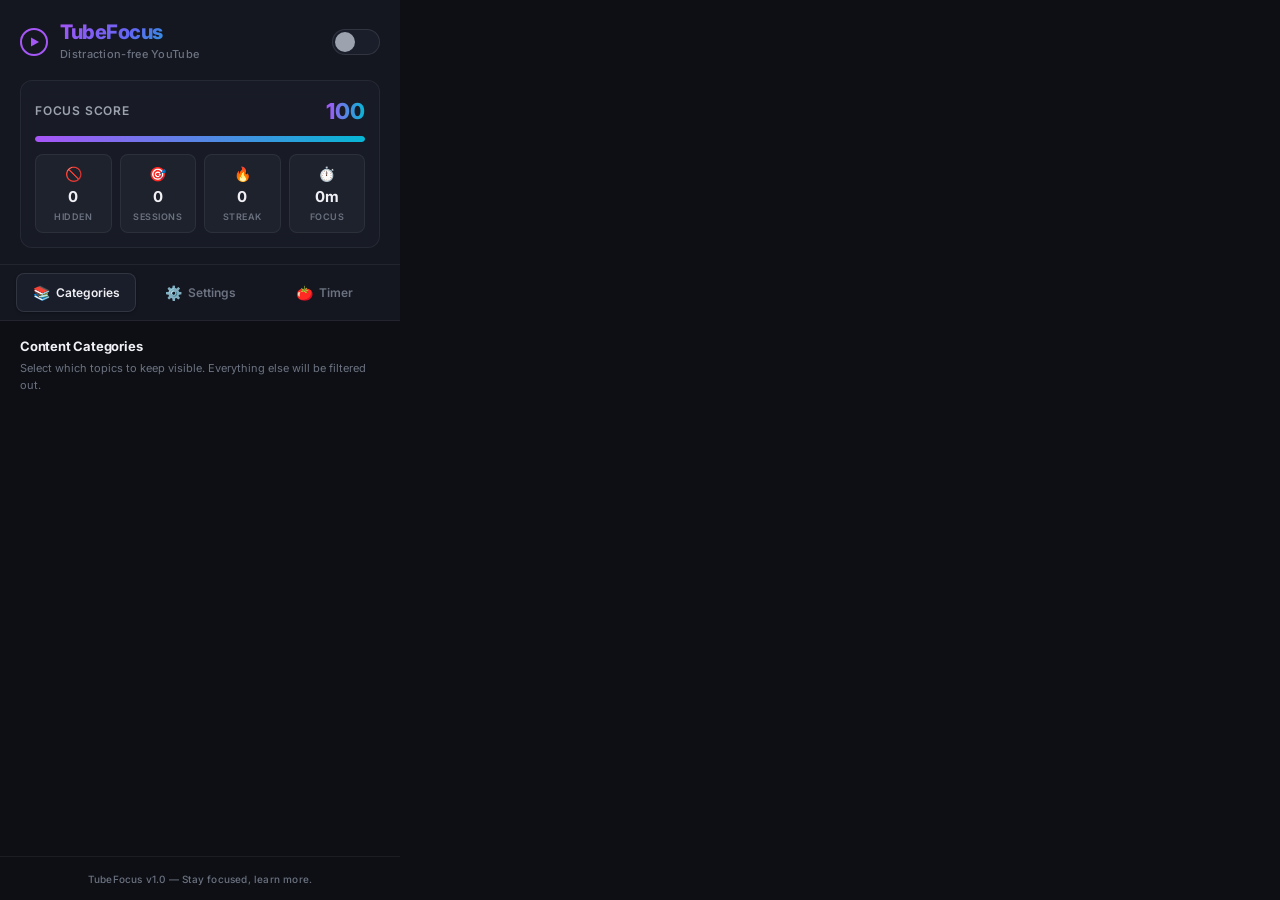
==== popup.html @ ba99a4ec "feat: initialize TubeFocus browser extension with filtering, settings management, and Pomodoro timer" ====
<!DOCTYPE html>
<html lang="en">
<head>
  <meta charset="UTF-8">
  <meta name="viewport" content="width=400, initial-scale=1.0">
  <title>TubeFocus — Distraction-Free YouTube</title>
  <link rel="stylesheet" href="popup.css">
  <link rel="preconnect" href="https://fonts.googleapis.com">
  <link rel="preconnect" href="https://fonts.gstatic.com" crossorigin>
  <link href="https://fonts.googleapis.com/css2?family=Inter:wght@400;500;600;700;800&display=swap" rel="stylesheet">
</head>
<body>
  <div class="popup-container" id="popup-container">

    <!-- HEADER -->
    <header class="header" id="header">
      <div class="header-top">
        <div class="logo-section">
          <div class="logo-icon" id="logo-icon">
            <svg width="28" height="28" viewBox="0 0 28 28" fill="none">
              <circle cx="14" cy="14" r="13" stroke="url(#logoGrad)" stroke-width="2" fill="none"/>
              <path d="M11 9.5L19 14L11 18.5V9.5Z" fill="url(#logoGrad)"/>
              <defs>
                <linearGradient id="logoGrad" x1="0" y1="0" x2="28" y2="28">
                  <stop offset="0%" stop-color="#a855f7"/>
                  <stop offset="100%" stop-color="#06b6d4"/>
                </linearGradient>
              </defs>
            </svg>
          </div>
          <div class="logo-text">
            <h1>TubeFocus</h1>
            <span class="tagline">Distraction-free YouTube</span>
          </div>
        </div>
        <div class="master-toggle" id="master-toggle-wrapper">
          <label class="toggle-switch" for="master-toggle">
            <input type="checkbox" id="master-toggle">
            <span class="toggle-slider"></span>
          </label>
        </div>
      </div>

      <!-- FOCUS SCORE -->
      <div class="focus-score-bar" id="focus-score-section">
        <div class="score-info">
          <span class="score-label">Focus Score</span>
          <span class="score-value" id="focus-score">100</span>
        </div>
        <div class="score-track">
          <div class="score-fill" id="focus-score-fill" style="width: 100%"></div>
        </div>
        <div class="stats-row">
          <div class="stat-chip" id="stat-hidden">
            <span class="stat-icon">🚫</span>
            <span class="stat-val" id="stat-hidden-count">0</span>
            <span class="stat-label">Hidden</span>
          </div>
          <div class="stat-chip" id="stat-sessions">
            <span class="stat-icon">🎯</span>
            <span class="stat-val" id="stat-sessions-count">0</span>
            <span class="stat-label">Sessions</span>
          </div>
          <div class="stat-chip" id="stat-streak">
            <span class="stat-icon">🔥</span>
            <span class="stat-val" id="stat-streak-count">0</span>
            <span class="stat-label">Streak</span>
          </div>
          <div class="stat-chip" id="stat-time">
            <span class="stat-icon">⏱️</span>
            <span class="stat-val" id="stat-time-count">0m</span>
            <span class="stat-label">Focus</span>
          </div>
        </div>
      </div>
    </header>

    <!-- TAB NAVIGATION -->
    <nav class="tab-nav" id="tab-nav">
      <button class="tab-btn active" data-tab="categories" id="tab-categories-btn">
        <span class="tab-icon">📚</span>
        Categories
      </button>
      <button class="tab-btn" data-tab="settings" id="tab-settings-btn">
        <span class="tab-icon">⚙️</span>
        Settings
      </button>
      <button class="tab-btn" data-tab="pomodoro" id="tab-pomodoro-btn">
        <span class="tab-icon">🍅</span>
        Timer
      </button>
    </nav>

    <!-- TAB PANELS -->
    <div class="tab-panels">

      <!-- CATEGORIES TAB -->
      <div class="tab-panel active" id="panel-categories">
        <div class="section-title">Content Categories</div>
        <p class="section-desc">Select which topics to keep visible. Everything else will be filtered out.</p>

        <div class="categories-grid" id="categories-grid">
          <!-- Populated by JS -->
        </div>
      </div>

      <!-- SETTINGS TAB -->
      <div class="tab-panel" id="panel-settings">

        <!-- Quick Toggles -->
        <div class="section-title">Quick Toggles</div>
        <div class="settings-group">
          <div class="setting-row" id="setting-hide-shorts">
            <div class="setting-info">
              <span class="setting-name">🚫 Hide Shorts</span>
              <span class="setting-desc">Remove all YouTube Shorts content</span>
            </div>
            <label class="toggle-switch small" for="toggle-shorts">
              <input type="checkbox" id="toggle-shorts">
              <span class="toggle-slider"></span>
            </label>
          </div>
          <div class="setting-row" id="setting-strict-mode">
            <div class="setting-info">
              <span class="setting-name">🛡️ Strict Mode</span>
              <span class="setting-desc">Also hide blacklisted content (pranks, gaming, etc.)</span>
            </div>
            <label class="toggle-switch small" for="toggle-strict">
              <input type="checkbox" id="toggle-strict">
              <span class="toggle-slider"></span>
            </label>
          </div>
        </div>

        <!-- Custom Keywords -->
        <div class="section-title" style="margin-top: 16px;">Custom Keywords</div>
        <p class="section-desc">Add your own keywords to allow specific content through the filter.</p>
        <div class="keyword-input-row" id="keyword-input-row">
          <input type="text" id="keyword-input" class="text-input" placeholder="e.g. blockchain, quantum computing">
          <button class="btn-add" id="btn-add-keyword">+</button>
        </div>
        <div class="tags-list" id="custom-keywords-list">
          <!-- Populated by JS -->
        </div>

        <!-- Whitelisted Channels -->
        <div class="section-title" style="margin-top: 16px;">Whitelisted Channels</div>
        <p class="section-desc">Channels that are always shown, regardless of filters.</p>
        <div class="keyword-input-row" id="channel-input-row">
          <input type="text" id="channel-input" class="text-input" placeholder="e.g. 3Blue1Brown">
          <button class="btn-add" id="btn-add-channel">+</button>
        </div>
        <div class="tags-list" id="whitelisted-channels-list">
          <!-- Populated by JS -->
        </div>
      </div>

      <!-- POMODORO TAB -->
      <div class="tab-panel" id="panel-pomodoro">
        <div class="pomodoro-section" id="pomodoro-section">
          <div class="pomodoro-display">
            <div class="pomodoro-ring" id="pomodoro-ring">
              <svg viewBox="0 0 160 160" class="pomodoro-svg">
                <circle cx="80" cy="80" r="70" class="pomodoro-track"/>
                <circle cx="80" cy="80" r="70" class="pomodoro-progress" id="pomodoro-progress"
                        stroke-dasharray="439.82"
                        stroke-dashoffset="0"/>
              </svg>
              <div class="pomodoro-time" id="pomodoro-time">25:00</div>
              <div class="pomodoro-mode" id="pomodoro-mode">WORK</div>
            </div>
          </div>
          <div class="pomodoro-controls">
            <button class="pomodoro-btn" id="pomodoro-start">
              <span id="pomodoro-start-icon">▶</span>
              <span id="pomodoro-start-text">Start Focus</span>
            </button>
            <button class="pomodoro-btn secondary" id="pomodoro-reset">
              <span>↺</span>
              Reset
            </button>
          </div>
          <div class="pomodoro-presets">
            <button class="preset-btn active" data-minutes="25" id="preset-25">25m</button>
            <button class="preset-btn" data-minutes="45" id="preset-45">45m</button>
            <button class="preset-btn" data-minutes="60" id="preset-60">60m</button>
            <button class="preset-btn" data-minutes="90" id="preset-90">90m</button>
          </div>
        </div>
      </div>

    </div>

    <!-- FOOTER -->
    <footer class="footer" id="footer">
      <span class="footer-text">TubeFocus v1.0 — Stay focused, learn more.</span>
    </footer>

  </div>

  <script src="popup.js"></script>
</body>
</html>
---- popup.css ----
/**
 * TubeFocus — Popup Stylesheet
 * Modern dark theme with glassmorphism, smooth gradients,
 * micro-animations, and a premium productivity-focused aesthetic.
 */

/* ──────────────────────────────────────────────
 * CSS CUSTOM PROPERTIES (Design Tokens)
 * ────────────────────────────────────────────── */

:root {
  /* Surfaces */
  --bg-primary: #0d0f14;
  --bg-secondary: #141720;
  --bg-tertiary: #1a1e2a;
  --bg-card: rgba(26, 30, 42, 0.7);
  --bg-card-hover: rgba(35, 40, 56, 0.8);
  --bg-glass: rgba(255, 255, 255, 0.03);

  /* Borders */
  --border-subtle: rgba(255, 255, 255, 0.06);
  --border-medium: rgba(255, 255, 255, 0.1);
  --border-focus: rgba(168, 85, 247, 0.5);

  /* Text */
  --text-primary: #f0f0f5;
  --text-secondary: #9ca3af;
  --text-muted: #6b7280;
  --text-accent: #c084fc;

  /* Accents */
  --accent-purple: #a855f7;
  --accent-purple-dim: rgba(168, 85, 247, 0.15);
  --accent-cyan: #06b6d4;
  --accent-cyan-dim: rgba(6, 182, 212, 0.15);
  --accent-green: #10b981;
  --accent-green-dim: rgba(16, 185, 129, 0.15);
  --accent-rose: #f43f5e;
  --accent-rose-dim: rgba(244, 63, 94, 0.15);
  --accent-amber: #f59e0b;
  --accent-amber-dim: rgba(245, 158, 11, 0.15);
  --accent-blue: #3b82f6;

  /* Gradients */
  --gradient-primary: linear-gradient(135deg, #a855f7 0%, #6366f1 50%, #06b6d4 100%);
  --gradient-score: linear-gradient(90deg, #a855f7 0%, #06b6d4 100%);
  --gradient-glow: radial-gradient(ellipse at 50% 0%, rgba(168, 85, 247, 0.12) 0%, transparent 70%);

  /* Shadows */
  --shadow-sm: 0 1px 3px rgba(0, 0, 0, 0.3);
  --shadow-md: 0 4px 12px rgba(0, 0, 0, 0.4);
  --shadow-lg: 0 8px 32px rgba(0, 0, 0, 0.5);
  --shadow-glow: 0 0 20px rgba(168, 85, 247, 0.2);

  /* Transitions */
  --ease-smooth: cubic-bezier(0.16, 1, 0.3, 1);
  --ease-bounce: cubic-bezier(0.34, 1.56, 0.64, 1);

  /* Radii */
  --radius-sm: 8px;
  --radius-md: 12px;
  --radius-lg: 16px;
  --radius-xl: 20px;
  --radius-full: 9999px;
}

/* ──────────────────────────────────────────────
 * RESET & BASE
 * ────────────────────────────────────────────── */

*, *::before, *::after {
  margin: 0;
  padding: 0;
  box-sizing: border-box;
}

body {
  width: 400px;
  min-height: 520px;
  max-height: 600px;
  overflow-y: auto;
  overflow-x: hidden;
  background: var(--bg-primary);
  color: var(--text-primary);
  font-family: 'Inter', -apple-system, BlinkMacSystemFont, 'Segoe UI', sans-serif;
  font-size: 13px;
  line-height: 1.5;
  -webkit-font-smoothing: antialiased;
  -moz-osx-font-smoothing: grayscale;
}

/* Custom scrollbar */
body::-webkit-scrollbar {
  width: 5px;
}
body::-webkit-scrollbar-track {
  background: transparent;
}
body::-webkit-scrollbar-thumb {
  background: var(--border-medium);
  border-radius: var(--radius-full);
}
body::-webkit-scrollbar-thumb:hover {
  background: var(--text-muted);
}

/* ──────────────────────────────────────────────
 * POPUP CONTAINER
 * ────────────────────────────────────────────── */

.popup-container {
  display: flex;
  flex-direction: column;
  min-height: 100vh;
  position: relative;
}

/* Subtle top glow effect */
.popup-container::before {
  content: '';
  position: absolute;
  top: 0;
  left: 0;
  right: 0;
  height: 200px;
  background: var(--gradient-glow);
  pointer-events: none;
  z-index: 0;
}

/* ──────────────────────────────────────────────
 * HEADER
 * ────────────────────────────────────────────── */

.header {
  position: relative;
  z-index: 1;
  padding: 20px 20px 16px;
  background: var(--bg-secondary);
  border-bottom: 1px solid var(--border-subtle);
}

.header-top {
  display: flex;
  align-items: center;
  justify-content: space-between;
  margin-bottom: 16px;
}

.logo-section {
  display: flex;
  align-items: center;
  gap: 12px;
}

.logo-icon {
  display: flex;
  align-items: center;
  justify-content: center;
  animation: logoFloat 3s ease-in-out infinite;
}

@keyframes logoFloat {
  0%, 100% { transform: translateY(0); }
  50% { transform: translateY(-2px); }
}

.logo-text h1 {
  font-size: 20px;
  font-weight: 800;
  background: var(--gradient-primary);
  -webkit-background-clip: text;
  -webkit-text-fill-color: transparent;
  background-clip: text;
  letter-spacing: -0.5px;
  line-height: 1.2;
}

.tagline {
  font-size: 11px;
  color: var(--text-muted);
  font-weight: 500;
  letter-spacing: 0.3px;
}

/* ──────────────────────────────────────────────
 * TOGGLE SWITCH
 * ────────────────────────────────────────────── */

.toggle-switch {
  position: relative;
  display: inline-block;
  width: 48px;
  height: 26px;
  cursor: pointer;
}

.toggle-switch.small {
  width: 40px;
  height: 22px;
}

.toggle-switch input {
  opacity: 0;
  width: 0;
  height: 0;
}

.toggle-slider {
  position: absolute;
  inset: 0;
  background: var(--bg-tertiary);
  border: 1px solid var(--border-medium);
  border-radius: var(--radius-full);
  transition: all 0.3s var(--ease-smooth);
}

.toggle-slider::before {
  content: '';
  position: absolute;
  width: 20px;
  height: 20px;
  left: 2px;
  bottom: 2px;
  background: var(--text-secondary);
  border-radius: 50%;
  transition: all 0.3s var(--ease-bounce);
}

.toggle-switch.small .toggle-slider::before {
  width: 16px;
  height: 16px;
}

input:checked + .toggle-slider {
  background: var(--accent-purple);
  border-color: var(--accent-purple);
  box-shadow: 0 0 12px rgba(168, 85, 247, 0.4);
}

input:checked + .toggle-slider::before {
  transform: translateX(22px);
  background: #fff;
}

.toggle-switch.small input:checked + .toggle-slider::before {
  transform: translateX(18px);
}

/* ──────────────────────────────────────────────
 * FOCUS SCORE BAR
 * ────────────────────────────────────────────── */

.focus-score-bar {
  background: var(--bg-card);
  border: 1px solid var(--border-subtle);
  border-radius: var(--radius-md);
  padding: 14px;
  backdrop-filter: blur(10px);
}

.score-info {
  display: flex;
  align-items: center;
  justify-content: space-between;
  margin-bottom: 8px;
}

.score-label {
  font-size: 12px;
  font-weight: 600;
  color: var(--text-secondary);
  text-transform: uppercase;
  letter-spacing: 0.8px;
}

.score-value {
  font-size: 22px;
  font-weight: 800;
  background: var(--gradient-score);
  -webkit-background-clip: text;
  -webkit-text-fill-color: transparent;
  background-clip: text;
}

.score-track {
  width: 100%;
  height: 6px;
  background: var(--bg-tertiary);
  border-radius: var(--radius-full);
  overflow: hidden;
  margin-bottom: 12px;
}

.score-fill {
  height: 100%;
  background: var(--gradient-score);
  border-radius: var(--radius-full);
  transition: width 0.6s var(--ease-smooth);
  box-shadow: 0 0 8px rgba(168, 85, 247, 0.4);
}

.stats-row {
  display: grid;
  grid-template-columns: repeat(4, 1fr);
  gap: 8px;
}

.stat-chip {
  display: flex;
  flex-direction: column;
  align-items: center;
  gap: 2px;
  padding: 8px 4px;
  background: var(--bg-glass);
  border: 1px solid var(--border-subtle);
  border-radius: var(--radius-sm);
  transition: all 0.2s ease;
}

.stat-chip:hover {
  background: var(--bg-card-hover);
  border-color: var(--border-medium);
}

.stat-icon {
  font-size: 14px;
}

.stat-val {
  font-size: 15px;
  font-weight: 700;
  color: var(--text-primary);
}

.stat-label {
  font-size: 9px;
  font-weight: 600;
  color: var(--text-muted);
  text-transform: uppercase;
  letter-spacing: 0.5px;
}

/* ──────────────────────────────────────────────
 * TAB NAVIGATION
 * ────────────────────────────────────────────── */

.tab-nav {
  display: flex;
  gap: 4px;
  padding: 8px 16px;
  background: var(--bg-secondary);
  border-bottom: 1px solid var(--border-subtle);
  position: relative;
  z-index: 1;
}

.tab-btn {
  flex: 1;
  display: flex;
  align-items: center;
  justify-content: center;
  gap: 6px;
  padding: 10px 8px;
  background: transparent;
  border: 1px solid transparent;
  border-radius: var(--radius-sm);
  color: var(--text-muted);
  font-family: inherit;
  font-size: 12px;
  font-weight: 600;
  cursor: pointer;
  transition: all 0.25s var(--ease-smooth);
}

.tab-btn:hover {
  color: var(--text-secondary);
  background: var(--bg-glass);
}

.tab-btn.active {
  color: var(--text-primary);
  background: var(--bg-tertiary);
  border-color: var(--border-medium);
  box-shadow: var(--shadow-sm);
}

.tab-icon {
  font-size: 14px;
}

/* ──────────────────────────────────────────────
 * TAB PANELS
 * ────────────────────────────────────────────── */

.tab-panels {
  flex: 1;
  padding: 16px 20px;
  position: relative;
  z-index: 1;
}

.tab-panel {
  display: none;
  animation: fadeIn 0.3s var(--ease-smooth);
}

.tab-panel.active {
  display: block;
}

@keyframes fadeIn {
  from { opacity: 0; transform: translateY(6px); }
  to { opacity: 1; transform: translateY(0); }
}

.section-title {
  font-size: 13px;
  font-weight: 700;
  color: var(--text-primary);
  margin-bottom: 4px;
  letter-spacing: -0.2px;
}

.section-desc {
  font-size: 11px;
  color: var(--text-muted);
  margin-bottom: 12px;
  line-height: 1.5;
}

/* ──────────────────────────────────────────────
 * CATEGORIES GRID
 * ────────────────────────────────────────────── */

.categories-grid {
  display: grid;
  grid-template-columns: repeat(2, 1fr);
  gap: 8px;
}

.category-card {
  position: relative;
  display: flex;
  align-items: center;
  gap: 10px;
  padding: 12px;
  background: var(--bg-card);
  border: 1px solid var(--border-subtle);
  border-radius: var(--radius-md);
  cursor: pointer;
  transition: all 0.25s var(--ease-smooth);
  user-select: none;
  overflow: hidden;
}

.category-card::before {
  content: '';
  position: absolute;
  inset: 0;
  background: var(--gradient-primary);
  opacity: 0;
  transition: opacity 0.3s ease;
  z-index: 0;
}

.category-card:hover {
  border-color: var(--border-medium);
  transform: translateY(-1px);
  box-shadow: var(--shadow-sm);
}

.category-card.active {
  border-color: var(--accent-purple);
  box-shadow: 0 0 0 1px var(--accent-purple), var(--shadow-glow);
}

.category-card.active::before {
  opacity: 0.08;
}

.category-card input[type="checkbox"] {
  display: none;
}

.category-icon {
  font-size: 20px;
  position: relative;
  z-index: 1;
  flex-shrink: 0;
}

.category-info {
  position: relative;
  z-index: 1;
  min-width: 0;
}

.category-name {
  font-size: 12px;
  font-weight: 600;
  color: var(--text-primary);
  white-space: nowrap;
  overflow: hidden;
  text-overflow: ellipsis;
}

.category-count {
  font-size: 10px;
  color: var(--text-muted);
}

.category-check {
  position: absolute;
  top: 8px;
  right: 8px;
  width: 18px;
  height: 18px;
  border-radius: var(--radius-full);
  background: var(--bg-tertiary);
  border: 1.5px solid var(--border-medium);
  display: flex;
  align-items: center;
  justify-content: center;
  transition: all 0.25s var(--ease-bounce);
  z-index: 1;
}

.category-card.active .category-check {
  background: var(--accent-purple);
  border-color: var(--accent-purple);
  box-shadow: 0 0 8px rgba(168, 85, 247, 0.4);
}

.category-check svg {
  width: 10px;
  height: 10px;
  opacity: 0;
  transform: scale(0.5);
  transition: all 0.25s var(--ease-bounce);
}

.category-card.active .category-check svg {
  opacity: 1;
  transform: scale(1);
}

/* ──────────────────────────────────────────────
 * SETTINGS
 * ────────────────────────────────────────────── */

.settings-group {
  display: flex;
  flex-direction: column;
  gap: 4px;
}

.setting-row {
  display: flex;
  align-items: center;
  justify-content: space-between;
  gap: 12px;
  padding: 12px;
  background: var(--bg-card);
  border: 1px solid var(--border-subtle);
  border-radius: var(--radius-md);
  transition: all 0.2s ease;
}

.setting-row:hover {
  background: var(--bg-card-hover);
  border-color: var(--border-medium);
}

.setting-info {
  display: flex;
  flex-direction: column;
  gap: 2px;
}

.setting-name {
  font-size: 13px;
  font-weight: 600;
  color: var(--text-primary);
}

.setting-desc {
  font-size: 10.5px;
  color: var(--text-muted);
}

/* ──────────────────────────────────────────────
 * KEYWORD / CHANNEL INPUT
 * ────────────────────────────────────────────── */

.keyword-input-row {
  display: flex;
  gap: 8px;
  margin-bottom: 10px;
}

.text-input {
  flex: 1;
  padding: 10px 14px;
  background: var(--bg-tertiary);
  border: 1px solid var(--border-medium);
  border-radius: var(--radius-sm);
  color: var(--text-primary);
  font-family: inherit;
  font-size: 12px;
  outline: none;
  transition: all 0.2s ease;
}

.text-input::placeholder {
  color: var(--text-muted);
}

.text-input:focus {
  border-color: var(--accent-purple);
  box-shadow: 0 0 0 3px var(--accent-purple-dim);
}

.btn-add {
  width: 40px;
  height: 40px;
  display: flex;
  align-items: center;
  justify-content: center;
  background: var(--accent-purple);
  border: none;
  border-radius: var(--radius-sm);
  color: #fff;
  font-size: 20px;
  font-weight: 600;
  cursor: pointer;
  transition: all 0.2s var(--ease-smooth);
  flex-shrink: 0;
}

.btn-add:hover {
  background: #9333ea;
  transform: scale(1.05);
  box-shadow: var(--shadow-glow);
}

.btn-add:active {
  transform: scale(0.95);
}

/* Tags */
.tags-list {
  display: flex;
  flex-wrap: wrap;
  gap: 6px;
  min-height: 10px;
}

.tag {
  display: inline-flex;
  align-items: center;
  gap: 6px;
  padding: 5px 10px;
  background: var(--accent-purple-dim);
  border: 1px solid rgba(168, 85, 247, 0.25);
  border-radius: var(--radius-full);
  font-size: 11px;
  font-weight: 500;
  color: var(--text-accent);
  animation: tagPop 0.3s var(--ease-bounce);
}

@keyframes tagPop {
  from { transform: scale(0.8); opacity: 0; }
  to { transform: scale(1); opacity: 1; }
}

.tag-remove {
  width: 14px;
  height: 14px;
  display: flex;
  align-items: center;
  justify-content: center;
  background: rgba(168, 85, 247, 0.3);
  border: none;
  border-radius: 50%;
  color: var(--text-accent);
  font-size: 10px;
  cursor: pointer;
  transition: all 0.2s ease;
  line-height: 1;
  padding: 0;
}

.tag-remove:hover {
  background: var(--accent-rose);
  color: #fff;
}

/* ──────────────────────────────────────────────
 * POMODORO TIMER
 * ────────────────────────────────────────────── */

.pomodoro-section {
  display: flex;
  flex-direction: column;
  align-items: center;
  gap: 20px;
  padding: 8px 0;
}

.pomodoro-display {
  position: relative;
}

.pomodoro-ring {
  position: relative;
  width: 160px;
  height: 160px;
  display: flex;
  flex-direction: column;
  align-items: center;
  justify-content: center;
}

.pomodoro-svg {
  position: absolute;
  inset: 0;
  transform: rotate(-90deg);
}

.pomodoro-track {
  fill: none;
  stroke: var(--bg-tertiary);
  stroke-width: 6;
}

.pomodoro-progress {
  fill: none;
  stroke: url(#pomodoroGrad);
  stroke-width: 6;
  stroke-linecap: round;
  transition: stroke-dashoffset 1s linear;
}

.pomodoro-time {
  font-size: 36px;
  font-weight: 800;
  color: var(--text-primary);
  letter-spacing: -1px;
  font-variant-numeric: tabular-nums;
}

.pomodoro-mode {
  font-size: 10px;
  font-weight: 700;
  color: var(--accent-purple);
  text-transform: uppercase;
  letter-spacing: 2px;
}

.pomodoro-controls {
  display: flex;
  gap: 10px;
}

.pomodoro-btn {
  display: flex;
  align-items: center;
  gap: 8px;
  padding: 12px 24px;
  background: var(--gradient-primary);
  border: none;
  border-radius: var(--radius-full);
  color: #fff;
  font-family: inherit;
  font-size: 13px;
  font-weight: 600;
  cursor: pointer;
  transition: all 0.25s var(--ease-smooth);
  box-shadow: var(--shadow-md);
}

.pomodoro-btn:hover {
  transform: translateY(-2px);
  box-shadow: var(--shadow-lg), var(--shadow-glow);
}

.pomodoro-btn:active {
  transform: translateY(0);
}

.pomodoro-btn.secondary {
  background: var(--bg-tertiary);
  border: 1px solid var(--border-medium);
  box-shadow: none;
}

.pomodoro-btn.secondary:hover {
  background: var(--bg-card-hover);
  box-shadow: var(--shadow-sm);
}

.pomodoro-btn.running {
  background: var(--accent-rose);
}

.pomodoro-presets {
  display: flex;
  gap: 8px;
}

.preset-btn {
  padding: 8px 16px;
  background: var(--bg-card);
  border: 1px solid var(--border-subtle);
  border-radius: var(--radius-full);
  color: var(--text-secondary);
  font-family: inherit;
  font-size: 12px;
  font-weight: 600;
  cursor: pointer;
  transition: all 0.2s var(--ease-smooth);
}

.preset-btn:hover {
  border-color: var(--border-medium);
  color: var(--text-primary);
}

.preset-btn.active {
  background: var(--accent-purple-dim);
  border-color: var(--accent-purple);
  color: var(--accent-purple);
}

/* ──────────────────────────────────────────────
 * FOOTER
 * ────────────────────────────────────────────── */

.footer {
  padding: 12px 20px;
  text-align: center;
  border-top: 1px solid var(--border-subtle);
  position: relative;
  z-index: 1;
}

.footer-text {
  font-size: 10px;
  color: var(--text-muted);
  font-weight: 500;
  letter-spacing: 0.2px;
}

/* ──────────────────────────────────────────────
 * DISABLED STATE
 * When the extension is toggled OFF, dim the UI.
 * ────────────────────────────────────────────── */

.popup-container.disabled .tab-panels,
.popup-container.disabled .focus-score-bar {
  opacity: 0.4;
  pointer-events: none;
  filter: grayscale(0.5);
  transition: all 0.3s ease;
}

.popup-container.disabled .tab-nav {
  opacity: 0.6;
  pointer-events: none;
}

/* ──────────────────────────────────────────────
 * ANIMATIONS & UTILITIES
 * ────────────────────────────────────────────── */

.pulse {
  animation: pulse 2s infinite;
}

@keyframes pulse {
  0%, 100% { opacity: 1; }
  50% { opacity: 0.7; }
}

.shake {
  animation: shake 0.4s var(--ease-smooth);
}

@keyframes shake {
  0%, 100% { transform: translateX(0); }
  25% { transform: translateX(-4px); }
  75% { transform: translateX(4px); }
}
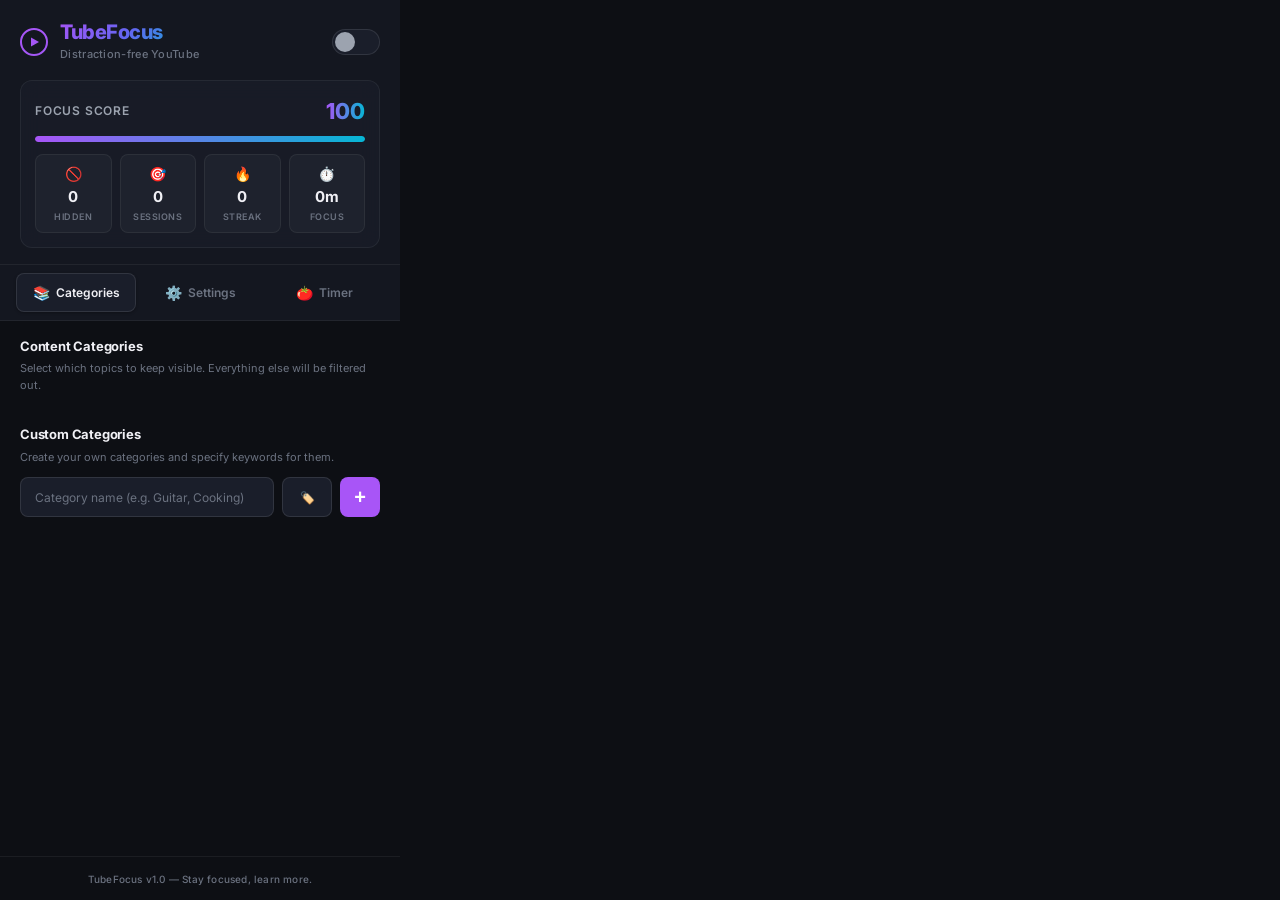
==== commit 4ff8a55c: "feat: add custom category management with keyword support to popup interface" ====
--- a/popup.html
+++ b/popup.html
@@ -102,6 +102,21 @@
         <div class="categories-grid" id="categories-grid">
           <!-- Populated by JS -->
         </div>
+
+        <div class="section-title" style="margin-top: 20px;">Custom Categories</div>
+        <p class="section-desc">Create your own categories and specify keywords for them.</p>
+
+        <div class="category-creator" style="margin-bottom: 12px;">
+          <div class="keyword-input-row" style="margin-bottom: 0;">
+            <input type="text" id="custom-category-name" class="text-input" placeholder="Category name (e.g. Guitar, Cooking)">
+            <input type="text" id="custom-category-icon" class="text-input" style="max-width: 50px; text-align: center; padding: 10px 4px;" placeholder="Icon" value="🏷️" maxlength="2">
+            <button class="btn-add" id="btn-add-category" title="Create Category">+</button>
+          </div>
+        </div>
+
+        <div class="custom-categories-list" id="custom-categories-list" style="display: flex; flex-direction: column; gap: 10px;">
+          <!-- Populated by JS -->
+        </div>
       </div>
 
       <!-- SETTINGS TAB -->
--- a/popup.css
+++ b/popup.css
@@ -893,3 +893,117 @@
   25% { transform: translateX(-4px); }
   75% { transform: translateX(4px); }
 }
+
+/* ──────────────────────────────────────────────
+ * CUSTOM CATEGORIES STYLES
+ * ────────────────────────────────────────────── */
+
+.custom-category-item {
+  background: var(--bg-card);
+  border: 1px solid var(--border-subtle);
+  border-radius: var(--radius-md);
+  padding: 12px;
+  transition: all 0.25s var(--ease-smooth);
+}
+
+.custom-category-item:hover {
+  border-color: var(--border-medium);
+  background: var(--bg-card-hover);
+}
+
+.custom-category-item.active {
+  border-color: var(--accent-purple);
+  box-shadow: 0 0 0 1px var(--accent-purple), var(--shadow-glow);
+}
+
+.custom-category-header {
+  display: flex;
+  align-items: center;
+  justify-content: space-between;
+  gap: 12px;
+  cursor: pointer;
+  user-select: none;
+}
+
+.custom-category-main {
+  display: flex;
+  align-items: center;
+  gap: 8px;
+  flex: 1;
+  min-width: 0;
+}
+
+.custom-category-icon {
+  font-size: 18px;
+  flex-shrink: 0;
+}
+
+.custom-category-name {
+  font-size: 13px;
+  font-weight: 600;
+  color: var(--text-primary);
+  white-space: nowrap;
+  overflow: hidden;
+  text-overflow: ellipsis;
+}
+
+.custom-category-badge {
+  font-size: 10px;
+  padding: 2px 6px;
+  background: var(--bg-tertiary);
+  border-radius: var(--radius-full);
+  color: var(--text-secondary);
+  font-weight: 500;
+}
+
+.custom-category-actions {
+  display: flex;
+  align-items: center;
+  gap: 8px;
+  flex-shrink: 0;
+}
+
+.btn-icon {
+  background: none;
+  border: none;
+  color: var(--text-muted);
+  cursor: pointer;
+  font-size: 14px;
+  display: inline-flex;
+  align-items: center;
+  justify-content: center;
+  padding: 4px;
+  border-radius: var(--radius-sm);
+  transition: all 0.2s ease;
+}
+
+.btn-icon:hover {
+  color: var(--accent-rose);
+  background: var(--accent-rose-dim);
+}
+
+.chevron-icon {
+  font-size: 10px;
+  color: var(--text-muted);
+  transition: transform 0.3s var(--ease-smooth);
+}
+
+.custom-category-item.expanded .chevron-icon {
+  transform: rotate(180deg);
+}
+
+.custom-category-keywords-section {
+  max-height: 500px;
+  overflow: hidden;
+  transition: max-height 0.3s var(--ease-smooth), opacity 0.3s ease, margin-top 0.3s ease, padding-top 0.3s ease;
+  opacity: 1;
+}
+
+.custom-category-keywords-section.collapsed {
+  max-height: 0;
+  opacity: 0;
+  margin-top: 0 !important;
+  padding-top: 0 !important;
+  border-top: none !important;
+  pointer-events: none;
+}
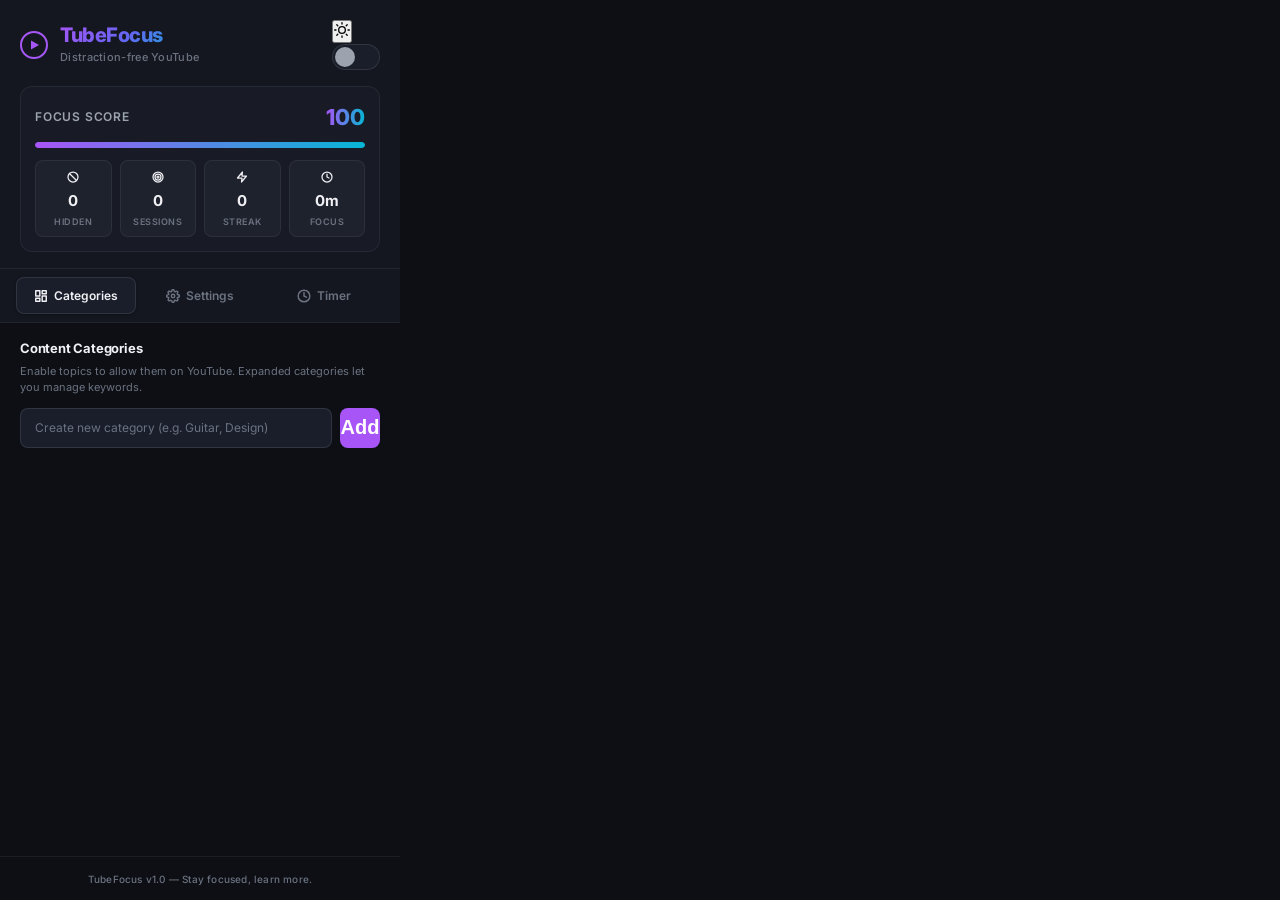
==== commit b7bf3ef9: "feat: update popup UI with SVG icons, consolidate categories, and add custom pomodoro timer function" ====
--- a/popup.html
+++ b/popup.html
@@ -33,11 +33,17 @@
             <span class="tagline">Distraction-free YouTube</span>
           </div>
         </div>
-        <div class="master-toggle" id="master-toggle-wrapper">
-          <label class="toggle-switch" for="master-toggle">
-            <input type="checkbox" id="master-toggle">
-            <span class="toggle-slider"></span>
-          </label>
+        <div class="header-actions">
+          <button class="theme-toggle-btn" id="theme-toggle-btn" title="Toggle Theme">
+            <svg class="sun-icon" width="16" height="16" viewBox="0 0 24 24" fill="none" stroke="currentColor" stroke-width="2" stroke-linecap="round" stroke-linejoin="round"><circle cx="12" cy="12" r="5"></circle><line x1="12" y1="1" x2="12" y2="3"></line><line x1="12" y1="21" x2="12" y2="23"></line><line x1="4.22" y1="4.22" x2="5.64" y2="5.64"></line><line x1="18.36" y1="18.36" x2="19.78" y2="19.78"></line><line x1="1" y1="12" x2="3" y2="12"></line><line x1="21" y1="12" x2="23" y2="12"></line><line x1="4.22" y1="19.78" x2="5.64" y2="18.36"></line><line x1="18.36" y1="5.64" x2="19.78" y2="4.22"></line></svg>
+            <svg class="moon-icon" width="16" height="16" viewBox="0 0 24 24" fill="none" stroke="currentColor" stroke-width="2" stroke-linecap="round" stroke-linejoin="round" style="display: none;"><path d="M21 12.79A9 9 0 1 1 11.21 3 7 7 0 0 0 21 12.79z"></path></svg>
+          </button>
+          <div class="master-toggle" id="master-toggle-wrapper">
+            <label class="toggle-switch" for="master-toggle">
+              <input type="checkbox" id="master-toggle">
+              <span class="toggle-slider"></span>
+            </label>
+          </div>
         </div>
       </div>
 
@@ -52,22 +58,30 @@
         </div>
         <div class="stats-row">
           <div class="stat-chip" id="stat-hidden">
-            <span class="stat-icon">🚫</span>
+            <span class="stat-icon-container">
+              <svg width="12" height="12" viewBox="0 0 24 24" fill="none" stroke="currentColor" stroke-width="2.5" stroke-linecap="round" stroke-linejoin="round"><circle cx="12" cy="12" r="10"></circle><line x1="4.93" y1="4.93" x2="19.07" y2="19.07"></line></svg>
+            </span>
             <span class="stat-val" id="stat-hidden-count">0</span>
             <span class="stat-label">Hidden</span>
           </div>
           <div class="stat-chip" id="stat-sessions">
-            <span class="stat-icon">🎯</span>
+            <span class="stat-icon-container">
+              <svg width="12" height="12" viewBox="0 0 24 24" fill="none" stroke="currentColor" stroke-width="2.5" stroke-linecap="round" stroke-linejoin="round"><circle cx="12" cy="12" r="10"></circle><circle cx="12" cy="12" r="6"></circle><circle cx="12" cy="12" r="2"></circle></svg>
+            </span>
             <span class="stat-val" id="stat-sessions-count">0</span>
             <span class="stat-label">Sessions</span>
           </div>
           <div class="stat-chip" id="stat-streak">
-            <span class="stat-icon">🔥</span>
+            <span class="stat-icon-container">
+              <svg width="12" height="12" viewBox="0 0 24 24" fill="none" stroke="currentColor" stroke-width="2.5" stroke-linecap="round" stroke-linejoin="round"><path d="M13 2L3 14h9l-1 8 10-12h-9l1-8z"></path></svg>
+            </span>
             <span class="stat-val" id="stat-streak-count">0</span>
             <span class="stat-label">Streak</span>
           </div>
           <div class="stat-chip" id="stat-time">
-            <span class="stat-icon">⏱️</span>
+            <span class="stat-icon-container">
+              <svg width="12" height="12" viewBox="0 0 24 24" fill="none" stroke="currentColor" stroke-width="2.5" stroke-linecap="round" stroke-linejoin="round"><circle cx="12" cy="12" r="10"></circle><polyline points="12 6 12 12 16 14"></polyline></svg>
+            </span>
             <span class="stat-val" id="stat-time-count">0m</span>
             <span class="stat-label">Focus</span>
           </div>
@@ -78,15 +92,15 @@
     <!-- TAB NAVIGATION -->
     <nav class="tab-nav" id="tab-nav">
       <button class="tab-btn active" data-tab="categories" id="tab-categories-btn">
-        <span class="tab-icon">📚</span>
+        <svg class="tab-icon-svg" width="14" height="14" viewBox="0 0 24 24" fill="none" stroke="currentColor" stroke-width="2.5" stroke-linecap="round" stroke-linejoin="round"><rect x="3" y="3" width="7" height="9"></rect><rect x="14" y="3" width="7" height="5"></rect><rect x="14" y="12" width="7" height="9"></rect><rect x="3" y="16" width="7" height="5"></rect></svg>
         Categories
       </button>
       <button class="tab-btn" data-tab="settings" id="tab-settings-btn">
-        <span class="tab-icon">⚙️</span>
+        <svg class="tab-icon-svg" width="14" height="14" viewBox="0 0 24 24" fill="none" stroke="currentColor" stroke-width="2.5" stroke-linecap="round" stroke-linejoin="round"><circle cx="12" cy="12" r="3"></circle><path d="M19.4 15a1.65 1.65 0 0 0 .33 1.82l.06.06a2 2 0 1 1-2.83 2.83l-.06-.06a1.65 1.65 0 0 0-1.82-.33 1.65 1.65 0 0 0-1 1.51V21a2 2 0 0 1-4 0v-.09A1.65 1.65 0 0 0 9 19.4a1.65 1.65 0 0 0-1.82.33l-.06.06a2 2 0 1 1-2.83-2.83l.06-.06a1.65 1.65 0 0 0 .33-1.82 1.65 1.65 0 0 0-1.51-1H3a2 2 0 0 1 0-4h.09A1.65 1.65 0 0 0 4.6 9a1.65 1.65 0 0 0-.33-1.82l-.06-.06a2 2 0 1 1 2.83-2.83l.06.06a1.65 1.65 0 0 0 1.82.33H9a1.65 1.65 0 0 0 1-1.51V3a2 2 0 0 1 4 0v.09a1.65 1.65 0 0 0 1 1.51 1.65 1.65 0 0 0 1.82-.33l.06-.06a2 2 0 1 1 2.83 2.83l-.06.06a1.65 1.65 0 0 0-.33 1.82V9a1.65 1.65 0 0 0 1.51 1H21a2 2 0 0 1 0 4h-.09a1.65 1.65 0 0 0-1.51 1z"></path></svg>
         Settings
       </button>
       <button class="tab-btn" data-tab="pomodoro" id="tab-pomodoro-btn">
-        <span class="tab-icon">🍅</span>
+        <svg class="tab-icon-svg" width="14" height="14" viewBox="0 0 24 24" fill="none" stroke="currentColor" stroke-width="2.5" stroke-linecap="round" stroke-linejoin="round"><circle cx="12" cy="12" r="10"></circle><polyline points="12 6 12 12 16 14"></polyline></svg>
         Timer
       </button>
     </nav>
@@ -97,25 +111,17 @@
       <!-- CATEGORIES TAB -->
       <div class="tab-panel active" id="panel-categories">
         <div class="section-title">Content Categories</div>
-        <p class="section-desc">Select which topics to keep visible. Everything else will be filtered out.</p>
-
-        <div class="categories-grid" id="categories-grid">
-          <!-- Populated by JS -->
-        </div>
-
-        <div class="section-title" style="margin-top: 20px;">Custom Categories</div>
-        <p class="section-desc">Create your own categories and specify keywords for them.</p>
-
-        <div class="category-creator" style="margin-bottom: 12px;">
+        <p class="section-desc">Enable topics to allow them on YouTube. Expanded categories let you manage keywords.</p>
+
+        <div class="category-creator" style="margin-bottom: 16px;">
           <div class="keyword-input-row" style="margin-bottom: 0;">
-            <input type="text" id="custom-category-name" class="text-input" placeholder="Category name (e.g. Guitar, Cooking)">
-            <input type="text" id="custom-category-icon" class="text-input" style="max-width: 50px; text-align: center; padding: 10px 4px;" placeholder="Icon" value="🏷️" maxlength="2">
-            <button class="btn-add" id="btn-add-category" title="Create Category">+</button>
-          </div>
-        </div>
-
-        <div class="custom-categories-list" id="custom-categories-list" style="display: flex; flex-direction: column; gap: 10px;">
-          <!-- Populated by JS -->
+            <input type="text" id="custom-category-name" class="text-input" placeholder="Create new category (e.g. Guitar, Design)">
+            <button class="btn-add" id="btn-add-category" title="Create Category">Add</button>
+          </div>
+        </div>
+
+        <div class="categories-list" id="categories-list" style="display: flex; flex-direction: column; gap: 10px;">
+          <!-- Dynamically populated with all categories -->
         </div>
       </div>
 
@@ -127,7 +133,7 @@
         <div class="settings-group">
           <div class="setting-row" id="setting-hide-shorts">
             <div class="setting-info">
-              <span class="setting-name">🚫 Hide Shorts</span>
+              <span class="setting-name">Hide Shorts</span>
               <span class="setting-desc">Remove all YouTube Shorts content</span>
             </div>
             <label class="toggle-switch small" for="toggle-shorts">
@@ -137,7 +143,7 @@
           </div>
           <div class="setting-row" id="setting-strict-mode">
             <div class="setting-info">
-              <span class="setting-name">🛡️ Strict Mode</span>
+              <span class="setting-name">Strict Mode</span>
               <span class="setting-desc">Also hide blacklisted content (pranks, gaming, etc.)</span>
             </div>
             <label class="toggle-switch small" for="toggle-strict">
@@ -201,6 +207,12 @@
             <button class="preset-btn" data-minutes="60" id="preset-60">60m</button>
             <button class="preset-btn" data-minutes="90" id="preset-90">90m</button>
           </div>
+          <div class="pomodoro-custom">
+            <button class="pomodoro-adjust-btn" id="btn-pomodoro-minus" title="Decrease time">−</button>
+            <input type="number" id="pomodoro-custom-input" class="text-input" min="1" max="1440" placeholder="Custom mins" title="Enter custom minutes">
+            <button class="pomodoro-adjust-btn" id="btn-pomodoro-plus" title="Increase time">+</button>
+            <button class="btn-add small" id="btn-apply-custom-pomodoro" title="Set Custom Time">Set</button>
+          </div>
         </div>
       </div>
 
@@ -213,6 +225,7 @@
 
   </div>
 
+  <script src="utils/helpers.js"></script>
   <script src="popup.js"></script>
 </body>
 </html>
--- a/popup.css
+++ b/popup.css
@@ -834,6 +834,69 @@
   color: var(--accent-purple);
 }
 
+.pomodoro-custom {
+  display: flex;
+  align-items: center;
+  gap: 8px;
+  width: 100%;
+  justify-content: center;
+  margin-top: -8px;
+}
+
+.pomodoro-custom input {
+  max-width: 80px !important;
+  text-align: center;
+  font-size: 13px;
+  height: 32px !important;
+  padding: 4px 8px !important;
+}
+
+.pomodoro-custom .btn-add {
+  height: 32px !important;
+  padding: 0 16px !important;
+  font-size: 12px;
+}
+
+.pomodoro-adjust-btn {
+  width: 32px;
+  height: 32px;
+  display: flex;
+  align-items: center;
+  justify-content: center;
+  background: var(--bg-card);
+  border: 1px solid var(--border-subtle);
+  border-radius: var(--radius-full);
+  color: var(--text-primary);
+  font-size: 16px;
+  font-weight: 600;
+  cursor: pointer;
+  transition: all 0.2s var(--ease-smooth);
+}
+
+.pomodoro-adjust-btn:hover:not(:disabled) {
+  border-color: var(--accent-purple);
+  background: var(--bg-card-hover);
+  color: var(--accent-purple);
+}
+
+.pomodoro-adjust-btn:disabled {
+  opacity: 0.5;
+  cursor: not-allowed;
+}
+
+/* Hide native number input spinners */
+#pomodoro-custom-input::-webkit-outer-spin-button,
+#pomodoro-custom-input::-webkit-inner-spin-button {
+  -webkit-appearance: none;
+  margin: 0;
+}
+
+#pomodoro-custom-input {
+  -moz-appearance: textfield;
+}
+
+
+
 /* ──────────────────────────────────────────────
  * FOOTER
  * ────────────────────────────────────────────── */
